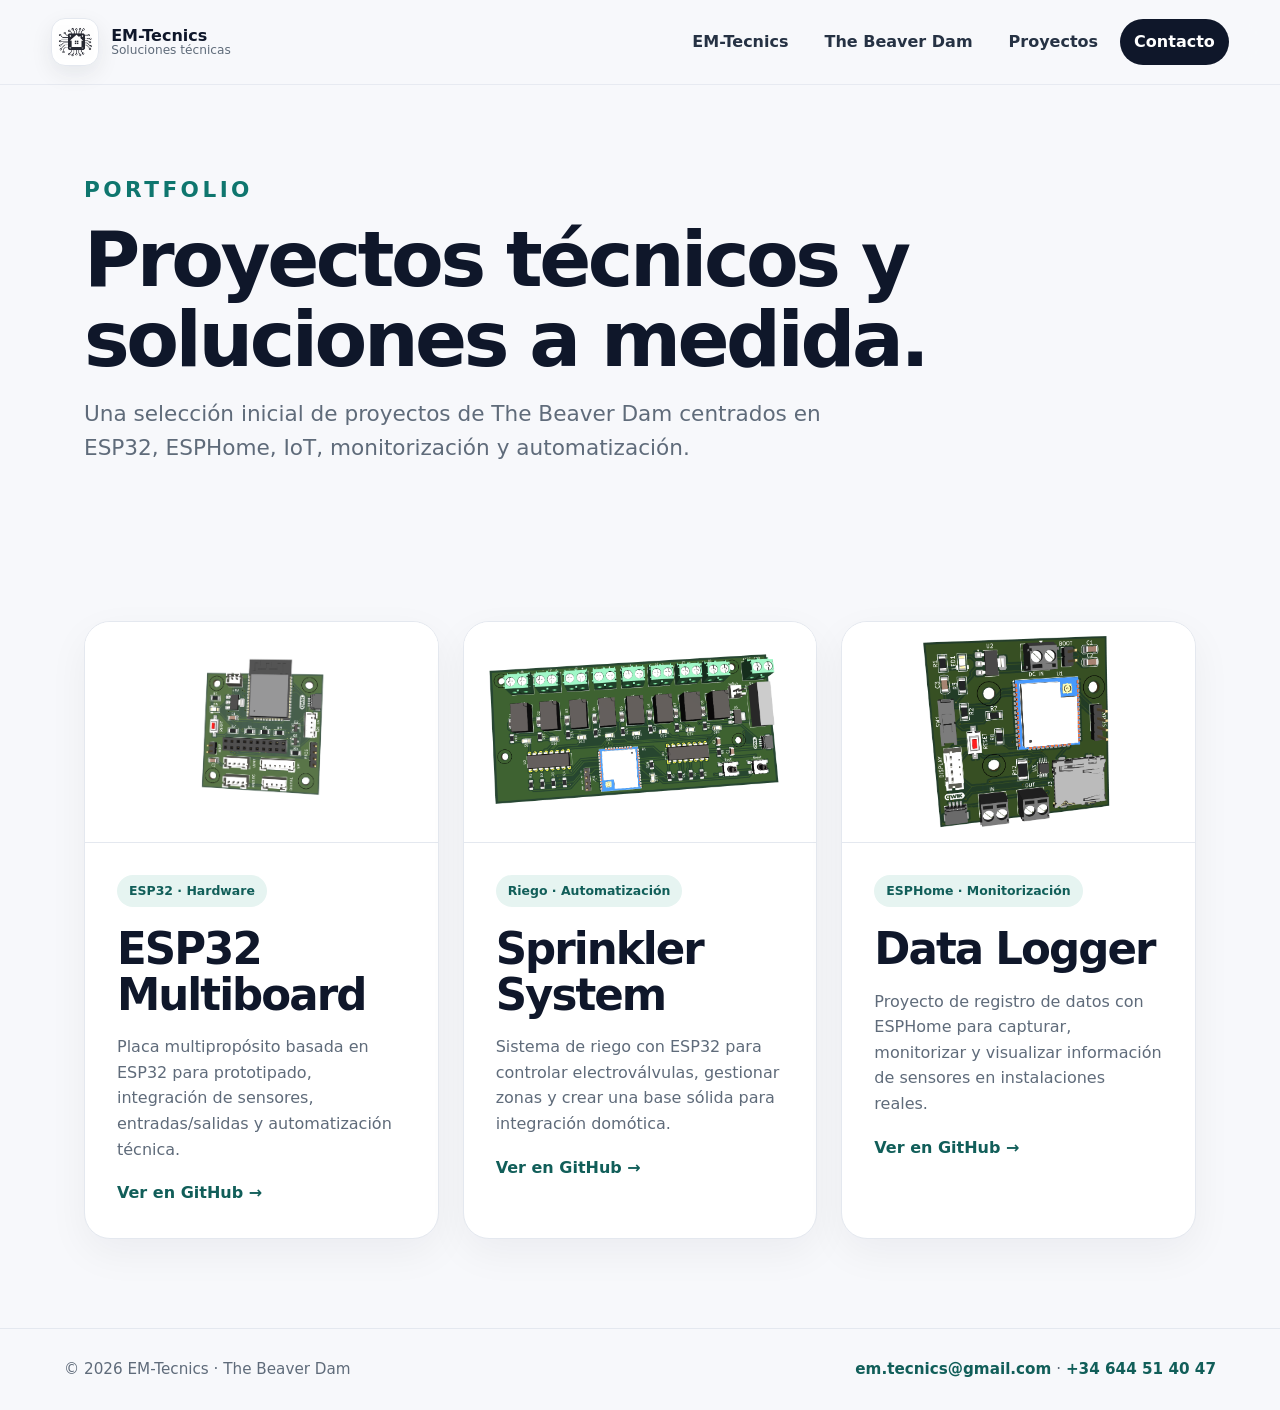
==== proyectos.html @ 9021a24b "first commit" ====
<!doctype html>
<html lang="es">
<head>
  <meta charset="utf-8" />
  <meta name="viewport" content="width=device-width, initial-scale=1" />
  <title>Proyectos | EM-Tecnics & The Beaver Dam</title>
  <meta name="description" content="Portfolio de proyectos de electrónica, domótica, IoT, ESP32, ESPHome y automatización." />
  <link rel="icon" href="assets/favicon.svg" type="image/svg+xml" />
  <link rel="stylesheet" href="assets/styles.css" />
</head>
<body>
  <header class="site-header">
    <a class="brand" href="index.html"><img class="brand-logo" src="assets/logo-emtecnics.png" alt="EM-Tecnics"><span class="brand-text"><strong>EM-Tecnics</strong><small>Soluciones técnicas</small></span></a>
    <button class="nav-toggle" aria-label="Abrir menú" aria-expanded="false">☰</button>
    <nav class="site-nav"><a href="em-tecnics.html">EM-Tecnics</a><a href="the-beaver-dam.html">The Beaver Dam</a><a href="proyectos.html">Proyectos</a><a href="contacto.html" class="nav-cta">Contacto</a></nav>
  </header>
  <main>
    <section class="page-hero section compact">
      <p class="eyebrow">Portfolio</p>
      <h1>Proyectos técnicos y soluciones a medida.</h1>
      <p>Una selección inicial de proyectos de The Beaver Dam centrados en ESP32, ESPHome, IoT, monitorización y automatización.</p>
    </section>

    <section class="section projects-grid">
      <article class="project-card">
        <img class="project-image" src="assets/project-esp32-multiboard.png" alt="Render 3D de la placa ESP32 Multiboard" loading="lazy">
        <div class="project-content">
          <span class="tag">ESP32 · Hardware</span>
          <h2>ESP32 Multiboard</h2>
          <p>Placa multipropósito basada en ESP32 para prototipado, integración de sensores, entradas/salidas y automatización técnica.</p>
          <a class="text-link" href="https://github.com/thebeaverdam/ESP32_MultiBoard" target="_blank" rel="noopener">Ver en GitHub →</a>
        </div>
      </article>
      <article class="project-card">
        <img class="project-image" src="assets/project-sprinkler-system.png" alt="Render 3D de la placa Sprinkler System para riego" loading="lazy">
        <div class="project-content">
          <span class="tag">Riego · Automatización</span>
          <h2>Sprinkler System</h2>
          <p>Sistema de riego con ESP32 para controlar electroválvulas, gestionar zonas y crear una base sólida para integración domótica.</p>
          <a class="text-link" href="https://github.com/thebeaverdam/ESP32_SprinklerSystem" target="_blank" rel="noopener">Ver en GitHub →</a>
        </div>
      </article>
      <article class="project-card">
        <img class="project-image" src="assets/project-data-logger.png" alt="Render 3D de la placa Data Logger con ESPHome" loading="lazy">
        <div class="project-content">
          <span class="tag">ESPHome · Monitorización</span>
          <h2>Data Logger</h2>
          <p>Proyecto de registro de datos con ESPHome para capturar, monitorizar y visualizar información de sensores en instalaciones reales.</p>
          <a class="text-link" href="https://github.com/thebeaverdam/ESPHome_DataLogger" target="_blank" rel="noopener">Ver en GitHub →</a>
        </div>
      </article>
    </section>
  </main>
  <footer class="site-footer"><p>© <span id="year"></span> EM-Tecnics · The Beaver Dam</p><p><a href="mailto:em.tecnics@gmail.com">em.tecnics@gmail.com</a> · <a href="tel:+34644514047">+34 644 51 40 47</a></p></footer>
  <script src="assets/main.js"></script>
</body>
</html>
---- assets/styles.css ----
:root {
  --bg: #f7f8fb;
  --surface: #ffffff;
  --ink: #0f172a;
  --muted: #5f6b7a;
  --line: #e4e8ef;
  --brand: #0f766e;
  --brand-dark: #115e59;
  --accent: #f59e0b;
  --beaver: #7c2d12;
  --shadow: 0 20px 55px rgba(15, 23, 42, .09);
  --radius: 26px;
}
* { box-sizing: border-box; }
html { scroll-behavior: smooth; }
body { margin: 0; font-family: Inter, ui-sans-serif, system-ui, -apple-system, BlinkMacSystemFont, "Segoe UI", sans-serif; background: var(--bg); color: var(--ink); line-height: 1.6; }
a { color: inherit; text-decoration: none; }
.site-header { position: sticky; top: 0; z-index: 20; display: flex; align-items: center; justify-content: space-between; gap: 24px; padding: 18px clamp(18px, 4vw, 64px); background: rgba(247, 248, 251, .86); backdrop-filter: blur(18px); border-bottom: 1px solid rgba(228,232,239,.8); }
.brand { display: flex; align-items: center; gap: 12px; min-width: max-content; }
.brand-mark { display: grid; place-items: center; width: 44px; height: 44px; border-radius: 14px; color: white; background: linear-gradient(135deg, var(--brand), #0ea5e9); font-weight: 900; letter-spacing: -.05em; }
.beaver-mark { background: linear-gradient(135deg, var(--beaver), var(--accent)); }
.brand-text { display: grid; line-height: 1.1; }
.brand-text small { color: var(--muted); font-size: .76rem; }
.site-nav { display: flex; align-items: center; gap: 8px; }
.site-nav a { padding: 10px 14px; border-radius: 999px; color: #263244; font-weight: 650; }
.site-nav a:hover { background: #eaf1f5; }
.nav-cta { background: var(--ink) !important; color: white !important; }
.nav-toggle { display: none; border: 0; background: var(--ink); color: white; border-radius: 12px; padding: 10px 13px; font-size: 1.1rem; }
.section { padding: clamp(54px, 7vw, 96px) clamp(18px, 5vw, 72px); max-width: 1240px; margin: 0 auto; }
.hero { display: grid; grid-template-columns: minmax(0, 1.1fr) minmax(300px, .9fr); align-items: center; gap: 42px; min-height: 78vh; }
.eyebrow { margin: 0 0 12px; text-transform: uppercase; letter-spacing: .16em; color: var(--brand); font-size: .76rem; font-weight: 900; }
h1, h2, h3 { line-height: 1.05; letter-spacing: -.045em; margin: 0 0 16px; }
h1 { font-size: clamp(2.55rem, 6vw, 5.65rem); max-width: 980px; }
h2 { font-size: clamp(1.85rem, 3.4vw, 3.25rem); }
h3 { font-size: 1.22rem; }
p { color: var(--muted); margin: 0 0 18px; }
.hero-lead, .page-hero p { font-size: clamp(1.05rem, 1.8vw, 1.35rem); max-width: 780px; }
.hero-actions { display: flex; flex-wrap: wrap; gap: 14px; margin-top: 28px; }
.button { display: inline-flex; align-items: center; justify-content: center; border: 0; border-radius: 999px; padding: 14px 20px; font-weight: 850; cursor: pointer; transition: transform .2s ease, box-shadow .2s ease; }
.button:hover { transform: translateY(-2px); }
.primary { background: var(--brand); color: white; box-shadow: 0 14px 30px rgba(15, 118, 110, .26); }
.secondary { background: white; color: var(--ink); border: 1px solid var(--line); }
.light { background: white; color: var(--ink); box-shadow: none; }
.hero-panel { min-height: 440px; border-radius: 36px; background: radial-gradient(circle at top left, rgba(14,165,233,.22), transparent 38%), linear-gradient(135deg, #102033, #0f172a); box-shadow: var(--shadow); position: relative; overflow: hidden; }
.circuit-card { position: absolute; inset: 34px; border: 1px solid rgba(255,255,255,.14); border-radius: 28px; background: rgba(255,255,255,.06); display: grid; align-content: end; gap: 16px; padding: 32px; color: white; }
.circuit-card span { position: absolute; background: rgba(255,255,255,.26); }
.circuit-card span:nth-child(1) { width: 62%; height: 2px; top: 24%; left: 14%; }
.circuit-card span:nth-child(2) { width: 2px; height: 42%; top: 24%; left: 42%; }
.circuit-card span:nth-child(3) { width: 35%; height: 2px; top: 52%; right: 14%; }
.circuit-card span:nth-child(4) { width: 22px; height: 22px; border-radius: 50%; top: calc(52% - 10px); right: 12%; background: var(--accent); }
.circuit-card strong { font-size: clamp(1.35rem, 3vw, 2.2rem); line-height: 1; letter-spacing: -.04em; }
.split-intro, .service-grid, .features-grid, .projects-grid, .contact-layout { display: grid; gap: 24px; }
.split-intro { grid-template-columns: repeat(2, minmax(0, 1fr)); padding-top: 10px; }
.business-card, .service-card, .project-card, .contact-card, .contact-form, .features-grid article { background: var(--surface); border: 1px solid var(--line); border-radius: var(--radius); padding: clamp(24px, 4vw, 40px); box-shadow: 0 14px 40px rgba(15,23,42,.05); }
.business-card.em { border-top: 6px solid var(--brand); }
.business-card.beaver { border-top: 6px solid var(--accent); }
.check-list, .service-card ul { padding-left: 0; list-style: none; margin: 20px 0; color: var(--ink); }
.check-list li, .service-card li { margin: 9px 0; padding-left: 28px; position: relative; }
.check-list li::before, .service-card li::before { content: "✓"; position: absolute; left: 0; color: var(--brand); font-weight: 900; }
.text-link { color: var(--brand-dark); font-weight: 900; }
.section-heading { max-width: 780px; margin-bottom: 30px; }
.features-grid { grid-template-columns: repeat(3, minmax(0, 1fr)); }
.cta-band { max-width: 1130px; background: linear-gradient(135deg, var(--brand), #0f172a); color: white; border-radius: 34px; display: flex; align-items: center; justify-content: space-between; gap: 28px; margin-bottom: 80px; }
.cta-band p, .cta-band h2, .dark-panel p, .dark-panel h2, .dark-panel h3 { color: white; }
.cta-band .eyebrow, .dark-panel .eyebrow { color: #99f6e4; }
.page-hero.compact { padding-top: 88px; padding-bottom: 48px; }
.beaver-hero .eyebrow { color: var(--accent); }
.service-grid { grid-template-columns: repeat(2, minmax(0, 1fr)); }
.process { padding-top: 10px; }
.steps { display: grid; grid-template-columns: repeat(4, minmax(0, 1fr)); gap: 16px; padding: 0; list-style: none; counter-reset: step; }
.steps li { background: white; border: 1px solid var(--line); border-radius: 22px; padding: 24px; counter-increment: step; }
.steps li::before { content: counter(step); display: grid; place-items: center; width: 34px; height: 34px; border-radius: 50%; background: var(--ink); color: white; font-weight: 900; margin-bottom: 16px; }
.steps span { display: block; color: var(--muted); margin-top: 8px; }
.dark-panel { background: #111827; border-radius: 34px; color: white; }
.dark-panel .features-grid article { background: rgba(255,255,255,.06); border-color: rgba(255,255,255,.12); box-shadow: none; }
.projects-grid { grid-template-columns: repeat(3, minmax(0, 1fr)); }
.tag { display: inline-flex; margin-bottom: 20px; padding: 6px 12px; border-radius: 999px; background: #e6f4f1; color: var(--brand-dark); font-size: .78rem; font-weight: 900; }
.contact-layout { grid-template-columns: .85fr 1.15fr; align-items: start; }
.contact-methods { display: grid; gap: 12px; margin-top: 24px; }
.contact-methods a { display: grid; padding: 18px; border: 1px solid var(--line); border-radius: 18px; background: #fbfcfe; }
.contact-methods span { color: var(--muted); }
.contact-form { display: grid; gap: 16px; }
label { display: grid; gap: 8px; color: var(--ink); font-weight: 800; }
input, select, textarea { width: 100%; border: 1px solid var(--line); border-radius: 16px; padding: 14px 16px; font: inherit; background: #fbfcfe; color: var(--ink); }
input:focus, select:focus, textarea:focus { outline: 3px solid rgba(15,118,110,.16); border-color: var(--brand); }
.form-note { font-size: .86rem; }
.site-footer { border-top: 1px solid var(--line); padding: 28px clamp(18px, 5vw, 72px); display: flex; flex-wrap: wrap; justify-content: space-between; gap: 12px; }
.site-footer p { margin: 0; font-size: .95rem; }
.site-footer a { color: var(--brand-dark); font-weight: 750; }
@media (max-width: 880px) {
  .nav-toggle { display: block; }
  .site-nav { display: none; position: absolute; top: 76px; left: 18px; right: 18px; flex-direction: column; align-items: stretch; background: white; border: 1px solid var(--line); border-radius: 20px; padding: 12px; box-shadow: var(--shadow); }
  .site-nav.open { display: flex; }
  .hero, .split-intro, .service-grid, .features-grid, .projects-grid, .contact-layout, .steps { grid-template-columns: 1fr; }
  .hero { min-height: auto; padding-top: 54px; }
  .hero-panel { min-height: 320px; }
  .cta-band { flex-direction: column; align-items: flex-start; }
}
@media (max-width: 520px) {
  .brand-text small { display: none; }
  .section { padding-left: 16px; padding-right: 16px; }
  .site-header { padding-left: 14px; padding-right: 14px; }
  .hero-actions .button { width: 100%; }
}

/* Logos */
.brand-logo {
  width: 48px;
  height: 48px;
  object-fit: contain;
  border-radius: 14px;
  background: white;
  padding: 4px;
  border: 1px solid var(--line);
  box-shadow: 0 8px 22px rgba(15, 23, 42, .08);
}
.card-logo-row {
  display: flex;
  align-items: center;
  min-height: 72px;
  margin-bottom: 18px;
}
.card-logo-row img {
  max-width: 118px;
  max-height: 72px;
  object-fit: contain;
}
.hero-logos {
  display: flex;
  align-items: center;
  gap: 14px;
  margin-bottom: 22px;
}
.hero-logos img {
  width: 76px;
  height: 76px;
  object-fit: contain;
  border-radius: 18px;
  background: rgba(255,255,255,.92);
  padding: 8px;
}
.page-logo {
  width: 128px;
  height: 128px;
  object-fit: contain;
  border-radius: 28px;
  background: white;
  padding: 10px;
  border: 1px solid var(--line);
  box-shadow: 0 14px 40px rgba(15,23,42,.08);
  margin-bottom: 24px;
}
.page-logo-pair {
  display: flex;
  gap: 18px;
  align-items: center;
  margin-bottom: 24px;
}
.page-logo-pair img {
  width: 104px;
  height: 104px;
  object-fit: contain;
  border-radius: 24px;
  background: white;
  padding: 10px;
  border: 1px solid var(--line);
  box-shadow: 0 14px 40px rgba(15,23,42,.08);
}
@media (max-width: 520px) {
  .brand-logo { width: 42px; height: 42px; }
  .hero-logos img { width: 60px; height: 60px; }
  .page-logo { width: 104px; height: 104px; }
  .page-logo-pair img { width: 82px; height: 82px; }
}

.project-card {
  overflow: hidden;
  padding: 0;
}
.project-image {
  display: block;
  width: 100%;
  aspect-ratio: 16 / 10;
  object-fit: contain;
  background: #fff;
  border-bottom: 1px solid var(--line);
}
.project-content {
  padding: clamp(22px, 3vw, 32px);
}
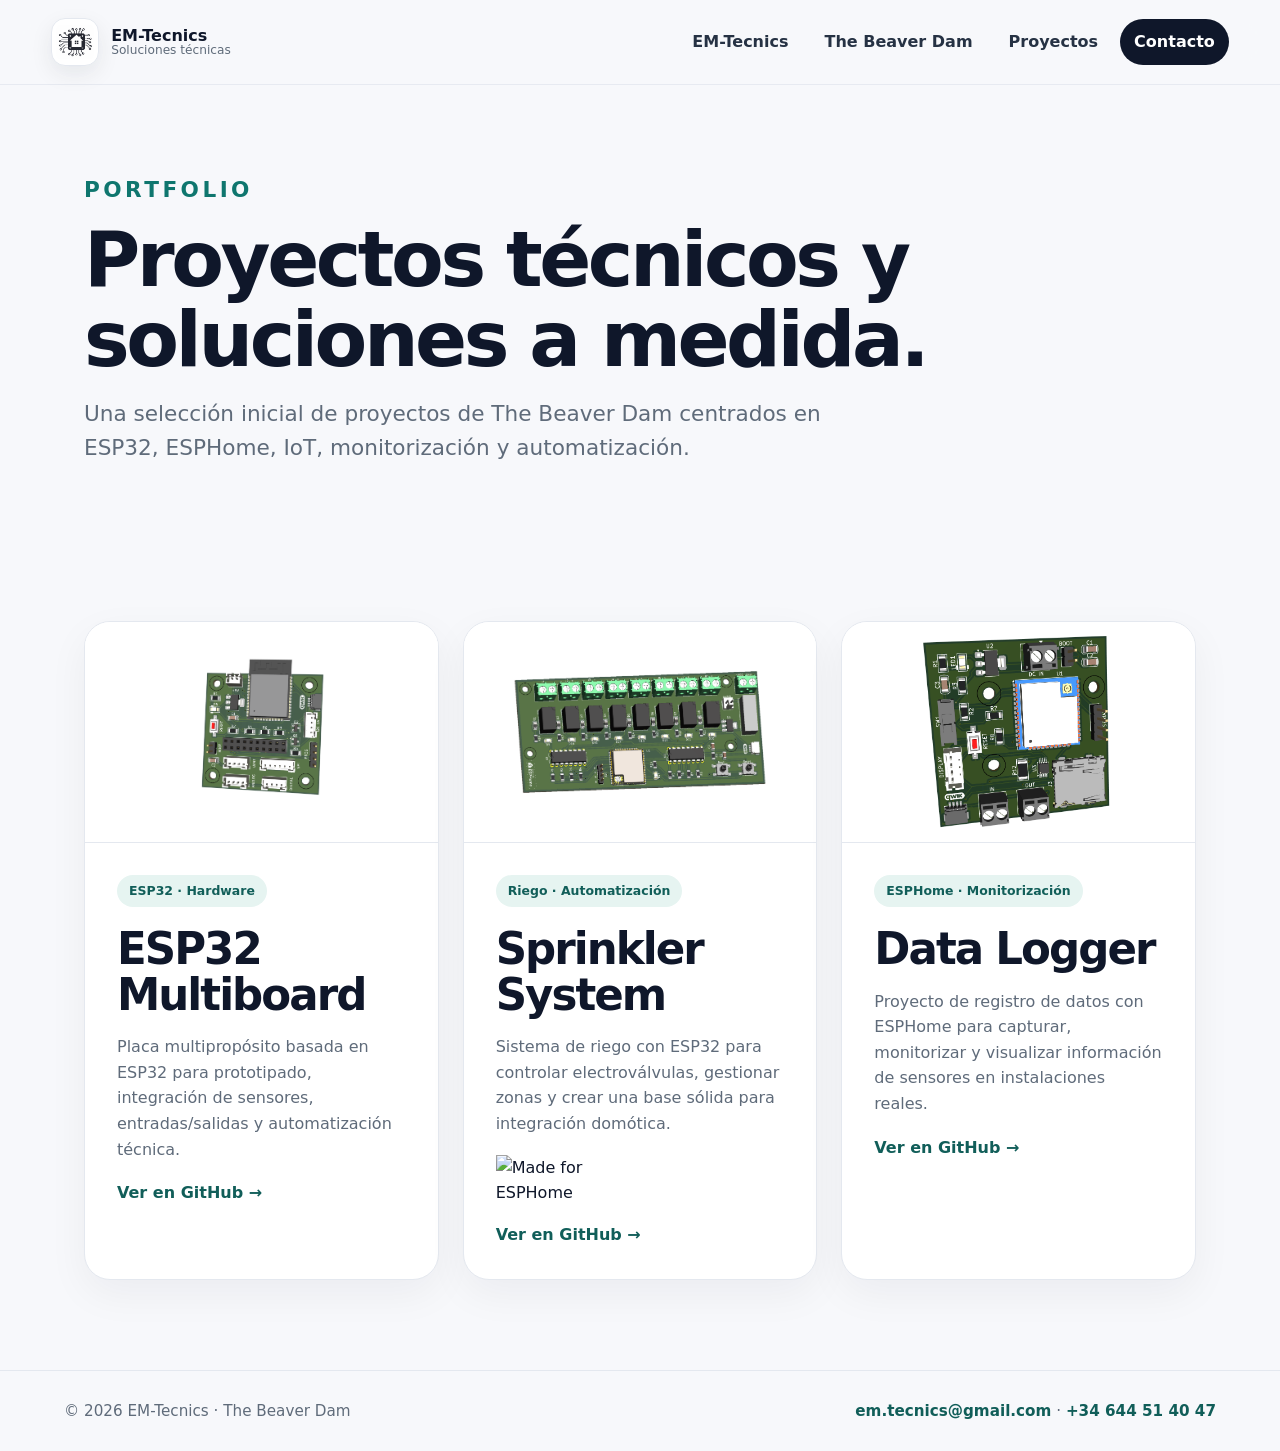
==== commit f838d9cf: "espHome logo added" ====
--- a/proyectos.html
+++ b/proyectos.html
@@ -32,11 +32,14 @@
         </div>
       </article>
       <article class="project-card">
-        <img class="project-image" src="assets/project-sprinkler-system.png" alt="Render 3D de la placa Sprinkler System para riego" loading="lazy">
+        <img class="project-image" src="assets/Riego.png" alt="Sistema de riego Sprinkler System con ESP32" loading="lazy">
         <div class="project-content">
           <span class="tag">Riego · Automatización</span>
           <h2>Sprinkler System</h2>
           <p>Sistema de riego con ESP32 para controlar electroválvulas, gestionar zonas y crear una base sólida para integración domótica.</p>
+          <a href="https://esphome.io/guides/made_for_esphome/" target="_blank" rel="noopener" aria-label="Proyecto certificado Made for ESPHome">
+            <img src="https://media.esphome.io/made-for-esphome/made-for-esphome-black-on-transparent.svg" alt="Made for ESPHome" loading="lazy" style="display:block; width:150px; max-width:55%; height:auto; margin:1rem 0;">
+          </a>
           <a class="text-link" href="https://github.com/thebeaverdam/ESP32_SprinklerSystem" target="_blank" rel="noopener">Ver en GitHub →</a>
         </div>
       </article>
